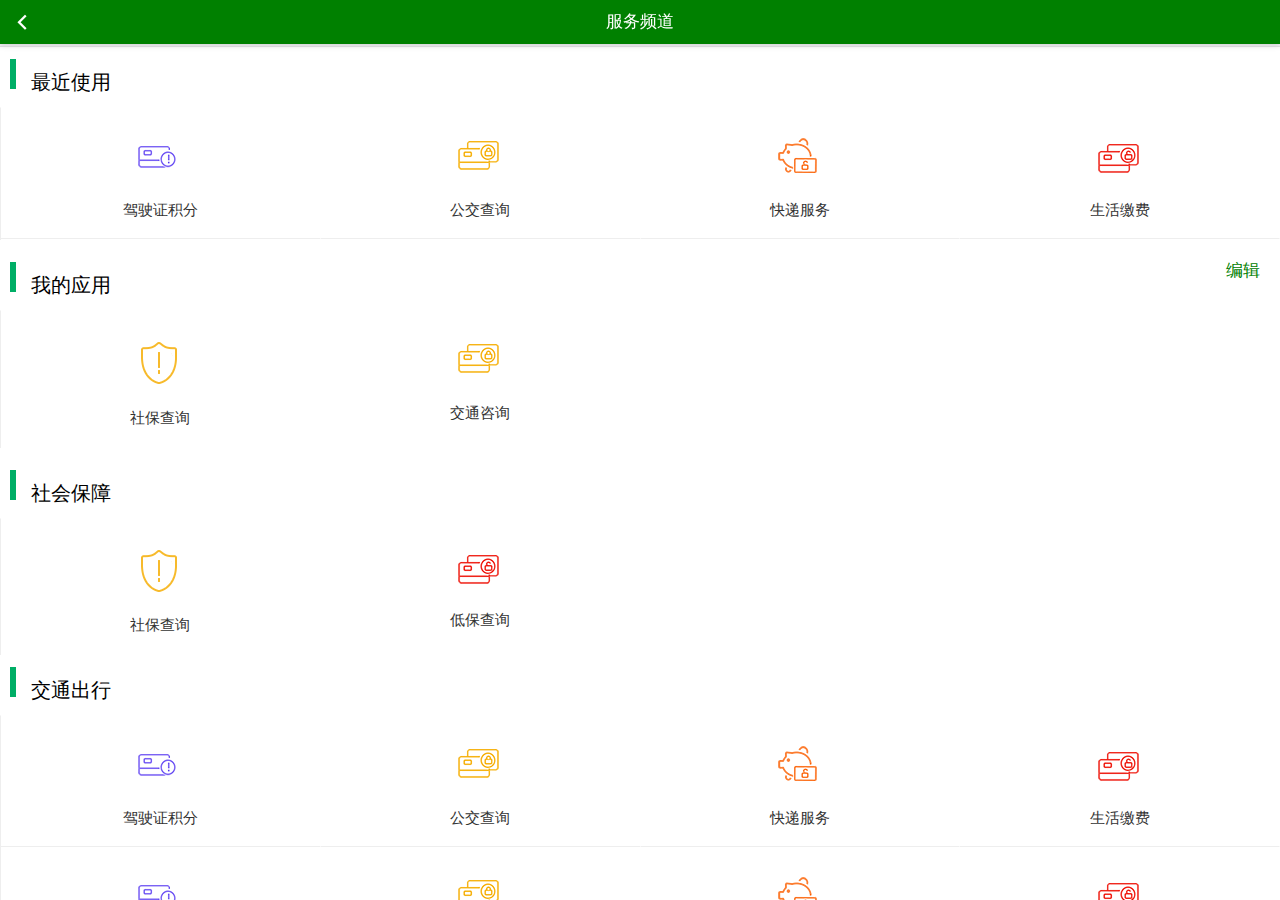
==== src/gengduo.html @ 261f08af "two" ====
<!DOCTYPE html>
<html>
	<head>
		<meta charset="UTF-8">
		<title>服务频道</title>
	    <meta name="viewport" content="width=device-width, initial-scale=1,maximum-scale=1,user-scalable=no">
		<meta name="apple-mobile-web-app-capable" content="yes">
		<meta name="apple-mobile-web-app-status-bar-style" content="black">
		<link rel="stylesheet" href="../css/mui.css" />
	</head>
	<body style="background-color: #fafafa;">
		<div id="ping_dao">
			<header class="mui-bar mui-bar-nav" style="background-color: green;position: fixed;top: 0; left: 0;">
			    <a class="mui-action-back mui-icon mui-icon-left-nav mui-pull-left" style="color: #fff;"></a>
			    <h1 class="mui-title" style="color: #fff;font-family: '微软雅黑';">服务频道</h1>
			</header>
		    <div id="refreshContainer"  class="mui-content mui-scroll-wrapper" style="margin-top: 3px;">
			  <div class="mui-scroll">
			    <!--数据列表-->
			    <ul class="mui-table-view mui-table-view-chevron">
			       <div class="zui">
			       	      <div style="padding-top: 10px;padding-left: 10px;">
			       	  	 	 <span ><img src="../images/ic_app_tem.png"/></span>
			       	  	 	 <span style="line-height: 50px; height: 50px;font-size: 20px;margin-left: 10px;font-family: '微软雅黑';">最近使用</span>
			        	  </div>
			       	   <ul class="mui-table-view mui-grid-view mui-grid-9" style="background-color: #fff; border-top: 1px solid #fff;">
			       	      <li class="mui-table-view-cell mui-media mui-col-xs-3 mui-col-sm-3" style="border-top:1px solid #fff;border-right: 1px solid #fff;">
			       	          <a href="#">
			       	              <span class="mui-icon">
			       	              	 <img src="../images/chunchu_10.png"/>
			       	              </span>
			       	              <div class="mui-media-body">驾驶证积分</div>
			       	          </a>
			       	      </li>
			       	      <li class="mui-table-view-cell mui-media mui-col-xs-3 mui-col-sm-3" style="border-top:1px solid #fff;border-right: 1px solid #fff;">
			       	          <a href="#">
			       	              <span class="mui-icon">
			       	              	 <img src="../images/chunchu_03.png"/>
			       	              </span>
			       	              <div class="mui-media-body">公交查询</div>
			       	          </a>
			       	      </li>
			       	      <li class="mui-table-view-cell mui-media mui-col-xs-3 mui-col-sm-3" style="border-top:1px solid #fff;border-right: 1px solid #fff;">
			       	          <a href="#">
			       	              <span class="mui-icon ">
			       	              	<img src="../images/chunchu_14.png"/>
			       	              </span>
			       	              <div class="mui-media-body">快递服务</div>
			       	          </a>
			       	      </li>
			       	      <li class="mui-table-view-cell mui-media mui-col-xs-3 mui-col-sm-3" style=" border-top:1px solid #fff;border-right: 1px solid #fff;">
			       	          <a href="#">
			       	              <span class="mui-icon">
			       	              	 <img src="../images/chunchu_06.png"/>
			       	              </span>
			       	              <div class="mui-media-body">生活缴费</div>
			       	          </a>
			       	      </li>       	   
			       	   </ul>			       	      			       	   
			       </div>
			        <div class="zui" style="margin-top: 10px;background-color: #fff;">
			       	      <div style="padding-top: 10px;padding-left: 10px;">
			       	  	 	 <span ><img src="../images/ic_app_tem.png"/></span>
			       	  	 	 <span style="line-height: 50px; height: 50px;font-size: 20px;margin-left: 10px;font-family: '微软雅黑';">我的应用</span>
			       	  	 	 <span class="mui-pull-right"style="padding-right: 20px;color: green;">编辑</span>
			        	  </div>
			       	   <ul class="mui-table-view mui-grid-view mui-grid-9" style="background-color: #fff; border-top: 1px solid #fff;">
			       	      <li class="mui-table-view-cell mui-media mui-col-xs-3 mui-col-sm-3" style="border-top:1px solid #fff;border-right: 1px solid #fff;border-bottom: 1px solid #fff;">
			       	          <a href="#">
			       	              <span class="mui-icon">
			       	              	 <img src="../images/gengduo_08.png"/>
			       	              </span>
			       	              <div class="mui-media-body">社保查询</div>
			       	          </a>
			       	      </li>
			       	      <li class="mui-table-view-cell mui-media mui-col-xs-3 mui-col-sm-3" style="border-top:1px solid #fff;border-right: 1px solid #fff;border-bottom: 1px solid #fff;">
			       	          <a href="#">
			       	              <span class="mui-icon">
			       	              	 <img src="../images/chunchu_03.png"/>
			       	              </span>
			       	              <div class="mui-media-body">交通咨询</div>
			       	          </a>
			       	      </li>
			       	     
			       	   </ul>			       	      			       	   
			       </div>
			       <div class="zui" style="margin-top: 10px;background-color: #fff;">
			       	      <div style="padding-top: 10px;padding-left: 10px;">
			       	  	 	 <span ><img src="../images/ic_app_tem.png"/></span>
			       	  	 	 <span style="line-height: 50px; height: 50px;font-size: 20px;margin-left: 10px;font-family: '微软雅黑';">社会保障</span>
			        	  </div>
			       	   <ul class="mui-table-view mui-grid-view mui-grid-9" style="background-color: #fff; border-top: 1px solid #fff;">
			       	      <li class="mui-table-view-cell mui-media mui-col-xs-3 mui-col-sm-3" style="border-top:1px solid #fff;border-right: 1px solid #fff;border-bottom: 1px solid #fff;">
			       	          <a href="#">
			       	              <span class="mui-icon">
			       	              	 <img src="../images/gengduo_08.png"/>
			       	              </span>
			       	              <div class="mui-media-body">社保查询</div>
			       	          </a>
			       	      </li>
			       	      <li class="mui-table-view-cell mui-media mui-col-xs-3 mui-col-sm-3" style="border-top:1px solid #fff;border-right: 1px solid #fff;border-bottom: 1px solid #fff;">
			       	          <a href="#">
			       	              <span class="mui-icon">
			       	              	 <img src="../images/chunchu_06.png"/>
			       	              </span>
			       	              <div class="mui-media-body">低保查询</div>
			       	          </a>
			       	      </li>			       	     
			       	   </ul>			       	      			       	   
			       </div>
			   <!--   交通出行的开始-->
			       <div class="zui">
			       	      <div style="padding-top: 10px;padding-left: 10px;">
			       	  	 	 <span ><img src="../images/ic_app_tem.png"/></span>
			       	  	 	 <span style="line-height: 50px; height: 50px;font-size: 20px;margin-left: 10px;font-family: '微软雅黑';">交通出行</span>
			        	  </div>
			       	   <ul class="mui-table-view mui-grid-view mui-grid-9" style="background-color: #fff; border-top: 1px solid #fff;">
			       	      <li class="mui-table-view-cell mui-media mui-col-xs-3 mui-col-sm-3" style="border-top:1px solid #fff;border-right: 1px solid #fff;">
			       	          <a href="#">
			       	              <span class="mui-icon">
			       	              	 <img src="../images/chunchu_10.png"/>
			       	              </span>
			       	              <div class="mui-media-body">驾驶证积分</div>
			       	          </a>
			       	      </li>
			       	      <li class="mui-table-view-cell mui-media mui-col-xs-3 mui-col-sm-3" style="border-top:1px solid #fff;border-right: 1px solid #fff;">
			       	          <a href="#">
			       	              <span class="mui-icon">
			       	              	 <img src="../images/chunchu_03.png"/>
			       	              </span>
			       	              <div class="mui-media-body">公交查询</div>
			       	          </a>
			       	      </li>
			       	      <li class="mui-table-view-cell mui-media mui-col-xs-3 mui-col-sm-3" style="border-top:1px solid #fff;border-right: 1px solid #fff;">
			       	          <a href="#">
			       	              <span class="mui-icon ">
			       	              	<img src="../images/chunchu_14.png"/>
			       	              </span>
			       	              <div class="mui-media-body">快递服务</div>
			       	          </a>
			       	      </li>
			       	      <li class="mui-table-view-cell mui-media mui-col-xs-3 mui-col-sm-3" style=" border-top:1px solid #fff;border-right: 1px solid #fff;">
			       	          <a href="#">
			       	              <span class="mui-icon">
			       	              	 <img src="../images/chunchu_06.png"/>
			       	              </span>
			       	              <div class="mui-media-body">生活缴费</div>
			       	          </a>
			       	      </li> 
			       	       <li class="mui-table-view-cell mui-media mui-col-xs-3 mui-col-sm-3" style="border-top:1px solid #fff;border-right: 1px solid #fff;">
			       	          <a href="#">
			       	              <span class="mui-icon">
			       	              	 <img src="../images/chunchu_10.png"/>
			       	              </span>
			       	              <div class="mui-media-body">驾驶证积分</div>
			       	          </a>
			       	      </li>
			       	      <li class="mui-table-view-cell mui-media mui-col-xs-3 mui-col-sm-3" style="border-top:1px solid #fff;border-right: 1px solid #fff;">
			       	          <a href="#">
			       	              <span class="mui-icon">
			       	              	 <img src="../images/chunchu_03.png"/>
			       	              </span>
			       	              <div class="mui-media-body">公交查询</div>
			       	          </a>
			       	      </li>
			       	      <li class="mui-table-view-cell mui-media mui-col-xs-3 mui-col-sm-3" style="border-top:1px solid #fff;border-right: 1px solid #fff;">
			       	          <a href="#">
			       	              <span class="mui-icon ">
			       	              	<img src="../images/chunchu_14.png"/>
			       	              </span>
			       	              <div class="mui-media-body">快递服务</div>
			       	          </a>
			       	      </li>
			       	      <li class="mui-table-view-cell mui-media mui-col-xs-3 mui-col-sm-3" style=" border-top:1px solid #fff;border-right: 1px solid #fff;">
			       	          <a href="#">
			       	              <span class="mui-icon">
			       	              	 <img src="../images/chunchu_06.png"/>
			       	              </span>
			       	              <div class="mui-media-body">生活缴费</div>
			       	          </a>
			       	      </li>       	   
			       	   </ul>			       	      			       	   
			       </div>
			   <!-- 交通出行的结束-->
			    </ul>
			  </div>
			</div>			
		</div>
	</body>
	<script type="text/javascript" src="../js/Jump.js" ></script>
	<script type="text/javascript" src="../js/mui.js" ></script>
	<script>
	  mui.init({
  				pullRefresh : {
    			container:"#refreshContainer",//下拉刷新容器标识，querySelector能定位的css选择器均可，比如：id、.class等
    			down : {
      			style:'circle',//必选，下拉刷新样式，目前支持原生5+ ‘circle’ 样式
      			color:'#abc', //可选，默认“#2BD009” 下拉刷新控件颜色
      			height:50,//可选,默认50px.下拉刷新控件的高度,
      			range:'100px', //可选 默认100px,控件可下拉拖拽的范围
      			offset:'0px', //可选 默认0px,下拉刷新控件的起始位置
//    			auto: true,//可选,默认false.首次加载自动上拉刷新一次
      			contentover : "释放立即刷新",	//可选，在释放可刷新状态时，下拉刷新控件上显示的标题内容
      			contentrefresh : "正在刷新...",//可选，正在刷新状态时，下拉刷新控件上显示的标题内容
      			callback :pulldownRefresh //必选，刷新函数，根据具体业务来编写，比如通过ajax从服务器获取新数据；
    			},
    			up:{
    			height:50,//可选.默认50.触发上拉加载拖动距离
//  			style:'circle',
//    			auto:true,//可选,默认false.自动上拉加载一次
      			contentrefresh : "正在加载...",//可选，正在加载状态时，上拉加载控件上显示的标题内容
      			contentnomore:'没有更多数据了',//可选，请求完毕若没有更多数据时显示的提醒内容；
                callback: pullupRefresh
    			}
  			}
			});
			
			//下拉方法
			function pulldownRefresh() {
        	setTimeout(function () {
        	//querySelector()返回匹配指定选择器的第一个元素;
        	//querySelectorAll()返回所有的元素
        	//createElement创建一个文本节点
            var table = document.body.querySelector('.mui-table-view');
            var cells = document.body.querySelectorAll('.mui-table-view-cell');
            for (var i = cells.length, len = i + 3; i < len; i++) {
                var li = document.createElement('li');
                li.className = 'mui-table-view-cell';
               // li.innerHTML = '<a class="mui-navigate-right">人员名称: ' + (i + 1) + '</a>';
                //下拉刷新，新纪录插到最前面；
//              table.insertBefore(li, table.firstChild);
               // table.insertBefore(li, table.lastChild);/*后添加*/
            }
            mui('#refreshContainer').pullRefresh().endPulldownToRefresh(); //refresh completed
        	}, 1500);
    		}
			var count = 0;
			//上拉方法
			 function pullupRefresh() {  
        setTimeout(function () {
            mui('#refreshContainer').pullRefresh().endPullupToRefresh((++count > 2)); //参数为true代表没有更多数据了。
            var table = document.body.querySelector('.mui-table-view');
            var cells = document.body.querySelectorAll('.mui-table-view-cell');
            for (var i = cells.length, len = i + 5; i < len; i++) {
                var li = document.createElement('li');
                li.className = 'mui-table-view-cell';
               // li.innerHTML = '<a class="mui-navigate-right">人员名称: 张三 ' + (i + 1) + '</a>';
               // table.appendChild(li);
            }
             mui('#refreshContainer').pullRefresh().endPullupToRefresh();
        }, 1000);
    }
         
	</script>
</html>
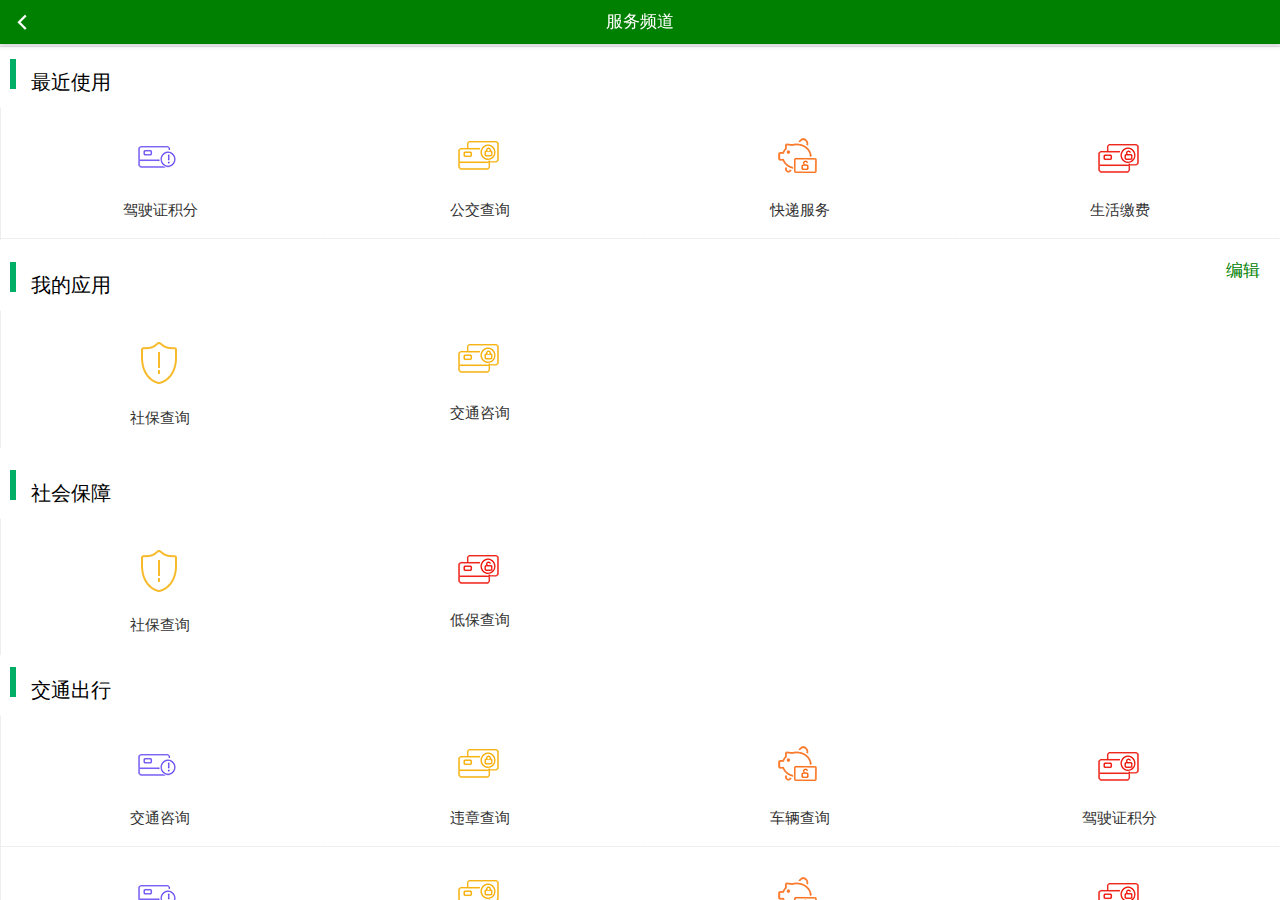
==== commit ee9ef02c: "there" ====
--- a/src/gengduo.html
+++ b/src/gengduo.html
@@ -120,31 +120,31 @@
 			       	              <span class="mui-icon">
 			       	              	 <img src="../images/chunchu_10.png"/>
 			       	              </span>
+			       	              <div class="mui-media-body">交通咨询</div>
+			       	          </a>
+			       	      </li>
+			       	      <li class="mui-table-view-cell mui-media mui-col-xs-3 mui-col-sm-3" style="border-top:1px solid #fff;border-right: 1px solid #fff;">
+			       	          <a href="#">
+			       	              <span class="mui-icon">
+			       	              	 <img src="../images/chunchu_03.png"/>
+			       	              </span>
+			       	              <div class="mui-media-body">违章查询</div>
+			       	          </a>
+			       	      </li>
+			       	      <li class="mui-table-view-cell mui-media mui-col-xs-3 mui-col-sm-3" style="border-top:1px solid #fff;border-right: 1px solid #fff;">
+			       	          <a href="#">
+			       	              <span class="mui-icon ">
+			       	              	<img src="../images/chunchu_14.png"/>
+			       	              </span>
+			       	              <div class="mui-media-body">车辆查询</div>
+			       	          </a>
+			       	      </li>
+			       	      <li class="mui-table-view-cell mui-media mui-col-xs-3 mui-col-sm-3" style=" border-top:1px solid #fff;border-right: 1px solid #fff;">
+			       	          <a href="#">
+			       	              <span class="mui-icon">
+			       	              	 <img src="../images/chunchu_06.png"/>
+			       	              </span>
 			       	              <div class="mui-media-body">驾驶证积分</div>
-			       	          </a>
-			       	      </li>
-			       	      <li class="mui-table-view-cell mui-media mui-col-xs-3 mui-col-sm-3" style="border-top:1px solid #fff;border-right: 1px solid #fff;">
-			       	          <a href="#">
-			       	              <span class="mui-icon">
-			       	              	 <img src="../images/chunchu_03.png"/>
-			       	              </span>
-			       	              <div class="mui-media-body">公交查询</div>
-			       	          </a>
-			       	      </li>
-			       	      <li class="mui-table-view-cell mui-media mui-col-xs-3 mui-col-sm-3" style="border-top:1px solid #fff;border-right: 1px solid #fff;">
-			       	          <a href="#">
-			       	              <span class="mui-icon ">
-			       	              	<img src="../images/chunchu_14.png"/>
-			       	              </span>
-			       	              <div class="mui-media-body">快递服务</div>
-			       	          </a>
-			       	      </li>
-			       	      <li class="mui-table-view-cell mui-media mui-col-xs-3 mui-col-sm-3" style=" border-top:1px solid #fff;border-right: 1px solid #fff;">
-			       	          <a href="#">
-			       	              <span class="mui-icon">
-			       	              	 <img src="../images/chunchu_06.png"/>
-			       	              </span>
-			       	              <div class="mui-media-body">生活缴费</div>
 			       	          </a>
 			       	      </li> 
 			       	       <li class="mui-table-view-cell mui-media mui-col-xs-3 mui-col-sm-3" style="border-top:1px solid #fff;border-right: 1px solid #fff;">
@@ -152,33 +152,65 @@
 			       	              <span class="mui-icon">
 			       	              	 <img src="../images/chunchu_10.png"/>
 			       	              </span>
-			       	              <div class="mui-media-body">驾驶证积分</div>
-			       	          </a>
-			       	      </li>
-			       	      <li class="mui-table-view-cell mui-media mui-col-xs-3 mui-col-sm-3" style="border-top:1px solid #fff;border-right: 1px solid #fff;">
-			       	          <a href="#">
-			       	              <span class="mui-icon">
-			       	              	 <img src="../images/chunchu_03.png"/>
+			       	              <div class="mui-media-body">缴纳罚款</div>
+			       	          </a>
+			       	      </li>
+			       	      <li class="mui-table-view-cell mui-media mui-col-xs-3 mui-col-sm-3" style="border-top:1px solid #fff;border-right: 1px solid #fff;">
+			       	          <a href="#">
+			       	              <span class="mui-icon">
+			       	              	 <img src="../images/chunchu_03.png"/>
+			       	              </span>
+			       	              <div class="mui-media-body">预约车检</div>
+			       	          </a>
+			       	      </li>
+			       	      <li class="mui-table-view-cell mui-media mui-col-xs-3 mui-col-sm-3" style="border-top:1px solid #fff;border-right: 1px solid #fff;">
+			       	          <a href="#">
+			       	              <span class="mui-icon ">
+			       	              	<img src="../images/chunchu_14.png"/>
+			       	              </span>
+			       	              <div class="mui-media-body">移车提醒</div>
+			       	          </a>
+			       	      </li>
+			       	      <li class="mui-table-view-cell mui-media mui-col-xs-3 mui-col-sm-3" style=" border-top:1px solid #fff;border-right: 1px solid #fff;">
+			       	          <a href="#">
+			       	              <span class="mui-icon">
+			       	              	 <img src="../images/chunchu_06.png"/>
 			       	              </span>
 			       	              <div class="mui-media-body">公交查询</div>
 			       	          </a>
 			       	      </li>
-			       	      <li class="mui-table-view-cell mui-media mui-col-xs-3 mui-col-sm-3" style="border-top:1px solid #fff;border-right: 1px solid #fff;">
-			       	          <a href="#">
-			       	              <span class="mui-icon ">
-			       	              	<img src="../images/chunchu_14.png"/>
-			       	              </span>
-			       	              <div class="mui-media-body">快递服务</div>
-			       	          </a>
-			       	      </li>
-			       	      <li class="mui-table-view-cell mui-media mui-col-xs-3 mui-col-sm-3" style=" border-top:1px solid #fff;border-right: 1px solid #fff;">
-			       	          <a href="#">
-			       	              <span class="mui-icon">
-			       	              	 <img src="../images/chunchu_06.png"/>
-			       	              </span>
-			       	              <div class="mui-media-body">生活缴费</div>
-			       	          </a>
-			       	      </li>       	   
+			       	       <li class="mui-table-view-cell mui-media mui-col-xs-3 mui-col-sm-3" style="border-top:1px solid #fff;border-right: 1px solid #fff;">
+			       	          <a href="#">
+			       	              <span class="mui-icon">
+			       	              	 <img src="../images/chunchu_10.png"/>
+			       	              </span>
+			       	              <div class="mui-media-body">救援服务</div>
+			       	          </a>
+			       	      </li>
+			       	      <li class="mui-table-view-cell mui-media mui-col-xs-3 mui-col-sm-3" style="border-top:1px solid #fff;border-right: 1px solid #fff;">
+			       	          <a href="#">
+			       	              <span class="mui-icon">
+			       	              	 <img src="../images/chunchu_03.png"/>
+			       	              </span>
+			       	              <div class="mui-media-body">违章查询</div>
+			       	          </a>
+			       	      </li>
+			       	      <li class="mui-table-view-cell mui-media mui-col-xs-3 mui-col-sm-3" style="border-top:1px solid #fff;border-right: 1px solid #fff;">
+			       	          <a href="#">
+			       	              <span class="mui-icon ">
+			       	              	<img src="../images/chunchu_14.png"/>
+			       	              </span>
+			       	              <div class="mui-media-body">车辆查询</div>
+			       	          </a>
+			       	      </li>
+			       	      <li class="mui-table-view-cell mui-media mui-col-xs-3 mui-col-sm-3" style=" border-top:1px solid #fff;border-right: 1px solid #fff;">
+			       	          <a href="#">
+			       	              <span class="mui-icon">
+			       	              	 <img src="../images/chunchu_06.png"/>
+			       	              </span>
+			       	              <div class="mui-media-body">通村村</div>
+			       	          </a>
+			       	      </li> 
 			       	   </ul>			       	      			       	   
 			       </div>
 			   <!-- 交通出行的结束-->
